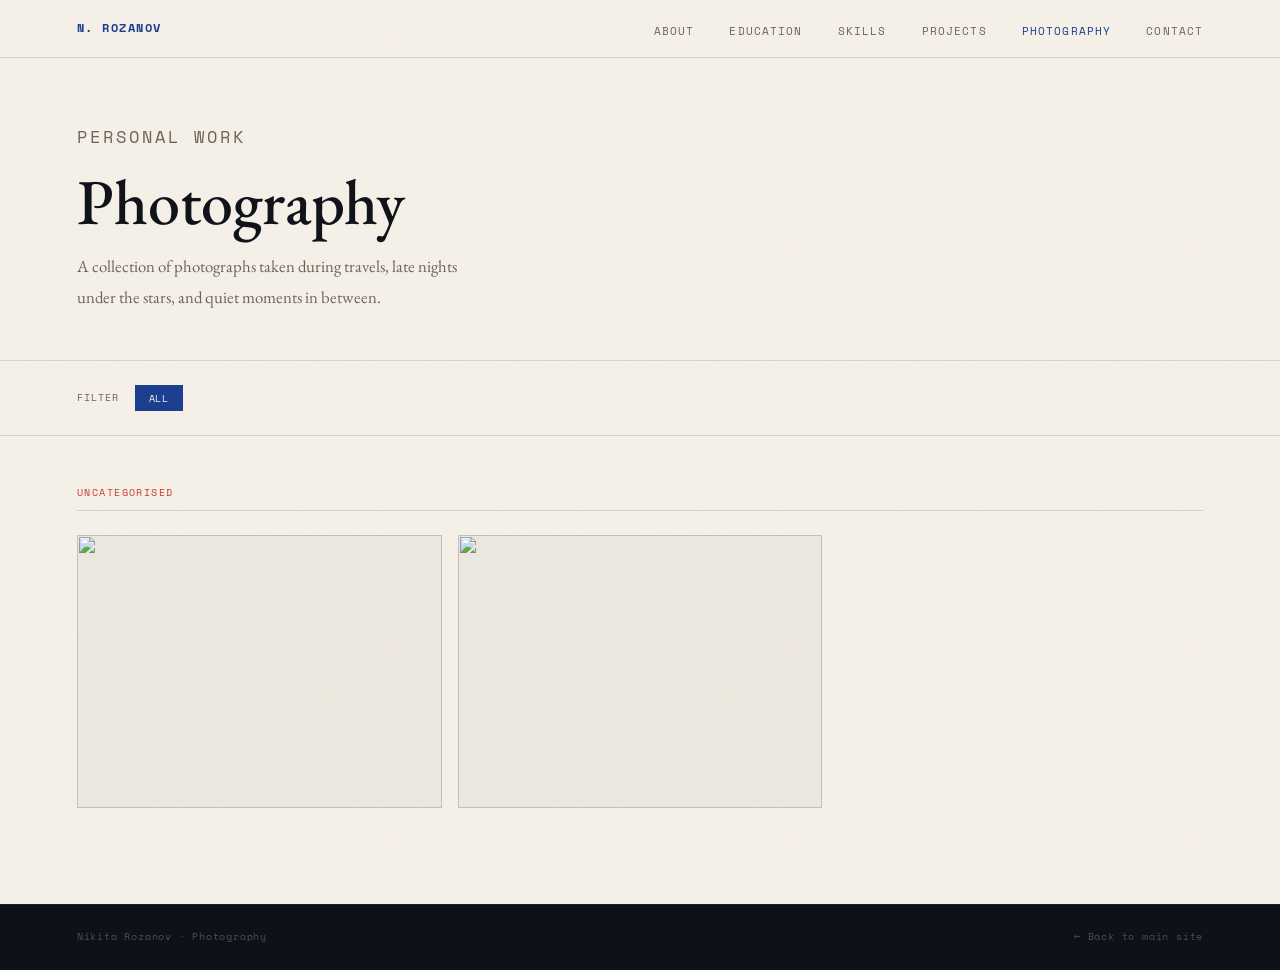
==== photography.html @ ea987426 "Add GitHub Actions workflow to auto-generate photo manifest from EXIF Co-Authored-By: Claude Sonnet " ====
<!DOCTYPE html>
<html lang="en">
<head>
  <meta charset="UTF-8" />
  <meta name="viewport" content="width=device-width, initial-scale=1.0" />
  <title>Photography — Nikita Rozanov</title>
  <link rel="preconnect" href="https://fonts.googleapis.com" />
  <link rel="preconnect" href="https://fonts.gstatic.com" crossorigin />
  <link href="https://fonts.googleapis.com/css2?family=EB+Garamond:ital,wght@0,400;0,500;0,600;1,400&family=Space+Mono:wght@400;700&display=swap" rel="stylesheet" />
  <link rel="stylesheet" href="css/style.css" />
  <link rel="stylesheet" href="css/animations.css" />
  <style>
    /* ── PHOTO PAGE ─────────────────────────────────── */
    .photo-hero {
      padding: calc(var(--nav-h) + 4rem) var(--gutter) 3rem;
      border-bottom: 1px solid var(--rule);
    }

    .photo-hero-label {
      font-family: var(--mono);
      font-size: 0.68rem;
      letter-spacing: 0.18em;
      text-transform: uppercase;
      color: var(--red);
      margin-bottom: 1rem;
    }

    .photo-hero h1 {
      font-size: clamp(2.5rem, 5vw, 4.5rem);
      margin-bottom: 1rem;
    }

    .photo-hero p {
      font-size: 1.05rem;
      color: var(--muted);
      max-width: 50ch;
      line-height: 1.8;
    }

    /* ── FILTER BAR ──────────────────────────────────── */
    .filter-bar {
      padding: 1.5rem var(--gutter);
      border-bottom: 1px solid var(--rule);
      display: flex;
      gap: 0.5rem;
      flex-wrap: wrap;
      align-items: center;
    }

    .filter-label {
      font-family: var(--mono);
      font-size: 0.62rem;
      letter-spacing: 0.1em;
      text-transform: uppercase;
      color: var(--muted);
      margin-right: 0.5rem;
    }

    .filter-btn {
      font-family: var(--mono);
      font-size: 0.62rem;
      letter-spacing: 0.08em;
      text-transform: uppercase;
      padding: 0.3rem 0.8rem;
      border: 1px solid var(--rule);
      background: none;
      color: var(--muted);
      cursor: pointer;
      transition: border-color 0.2s, color 0.2s, background 0.2s;
    }

    .filter-btn:hover,
    .filter-btn.active {
      border-color: var(--accent);
      color: var(--accent);
    }

    .filter-btn.active {
      background: var(--accent);
      color: var(--paper);
    }

    /* ── PHOTO GRID ──────────────────────────────────── */
    .photo-section {
      padding: 3rem var(--gutter);
    }

    .photo-category-label {
      font-family: var(--mono);
      font-size: 0.65rem;
      letter-spacing: 0.14em;
      text-transform: uppercase;
      color: var(--red);
      margin-bottom: 1.5rem;
      padding-bottom: 0.5rem;
      border-bottom: 1px solid var(--rule);
    }

    .photo-grid {
      display: grid;
      grid-template-columns: repeat(auto-fill, minmax(280px, 1fr));
      gap: 1rem;
      margin-bottom: 3rem;
    }

    .photo-card {
      position: relative;
      overflow: hidden;
      cursor: pointer;
      background: var(--surface);
      aspect-ratio: 4/3;
    }

    .photo-card img {
      width: 100%;
      height: 100%;
      object-fit: cover;
      display: block;
      transition: transform 0.4s ease;
    }

    .photo-card:hover img {
      transform: scale(1.03);
    }

    .photo-card-overlay {
      position: absolute;
      inset: 0;
      background: linear-gradient(to top, rgba(14,17,23,0.75) 0%, transparent 50%);
      opacity: 0;
      transition: opacity 0.3s;
      display: flex;
      align-items: flex-end;
      padding: 1rem;
    }

    .photo-card:hover .photo-card-overlay {
      opacity: 1;
    }

    .photo-card-info {
      color: var(--paper);
    }

    .photo-card-title {
      font-size: 0.95rem;
      font-weight: 500;
      line-height: 1.3;
    }

    .photo-card-meta {
      font-family: var(--mono);
      font-size: 0.58rem;
      letter-spacing: 0.08em;
      text-transform: uppercase;
      color: rgba(245,240,232,0.6);
      margin-top: 0.2rem;
    }

    /* ── EMPTY STATE ─────────────────────────────────── */
    .photo-empty {
      padding: 5rem var(--gutter);
      text-align: center;
      color: var(--muted);
      font-style: italic;
    }

    .photo-empty span {
      display: block;
      font-family: var(--mono);
      font-size: 0.65rem;
      letter-spacing: 0.1em;
      text-transform: uppercase;
      color: var(--red);
      margin-bottom: 0.75rem;
      font-style: normal;
    }

    /* ── LIGHTBOX ────────────────────────────────────── */
    #lightbox {
      display: none;
      position: fixed;
      inset: 0;
      background: rgba(14,17,23,0.95);
      z-index: 500;
      align-items: center;
      justify-content: center;
      flex-direction: column;
      padding: 2rem;
    }

    #lightbox.open {
      display: flex;
    }

    #lightbox img {
      max-width: 100%;
      max-height: 80vh;
      object-fit: contain;
      display: block;
    }

    #lightbox-caption {
      margin-top: 1rem;
      text-align: center;
    }

    #lightbox-caption strong {
      display: block;
      color: var(--paper);
      font-size: 1rem;
    }

    #lightbox-caption span {
      font-family: var(--mono);
      font-size: 0.62rem;
      letter-spacing: 0.08em;
      text-transform: uppercase;
      color: rgba(245,240,232,0.45);
    }

    #lightbox-close {
      position: absolute;
      top: 1.5rem;
      right: 1.5rem;
      background: none;
      border: none;
      color: rgba(245,240,232,0.5);
      font-family: var(--mono);
      font-size: 0.7rem;
      letter-spacing: 0.1em;
      text-transform: uppercase;
      cursor: pointer;
      transition: color 0.2s;
    }

    #lightbox-close:hover { color: var(--paper); }

    #lightbox-nav {
      position: absolute;
      top: 50%;
      transform: translateY(-50%);
      width: 100%;
      display: flex;
      justify-content: space-between;
      padding: 0 1rem;
      pointer-events: none;
    }

    .lightbox-arrow {
      pointer-events: all;
      background: none;
      border: 1px solid rgba(245,240,232,0.2);
      color: rgba(245,240,232,0.5);
      font-family: var(--mono);
      font-size: 1rem;
      padding: 0.5rem 0.8rem;
      cursor: pointer;
      transition: border-color 0.2s, color 0.2s;
    }

    .lightbox-arrow:hover {
      border-color: var(--paper);
      color: var(--paper);
    }

    @media (max-width: 520px) {
      .photo-grid { grid-template-columns: 1fr; }
    }
  </style>
</head>
<body>

  <!-- READING PROGRESS -->
  <div id="progress-bar"></div>

  <!-- NAV -->
  <nav id="navbar">
    <a href="index.html" class="nav-logo">N. Rozanov</a>
    <ul class="nav-links">
      <li><a href="index.html#about">About</a></li>
      <li><a href="index.html#education">Education</a></li>
      <li><a href="index.html#skills">Skills</a></li>
      <li><a href="index.html#projects">Projects</a></li>
      <li><a href="photography.html" class="active">Photography</a></li>
      <li><a href="index.html#contact">Contact</a></li>
    </ul>
    <button class="burger" id="burger" aria-label="Toggle menu">
      <span></span><span></span><span></span>
    </button>
  </nav>

  <!-- HERO -->
  <div class="photo-hero">
    <p class="photo-hero-label">Personal Work</p>
    <h1>Photography</h1>
    <p>A collection of photographs taken during travels, late nights under the stars, and quiet moments in between.</p>
  </div>

  <!-- FILTER BAR -->
  <div class="filter-bar" id="filter-bar">
    <span class="filter-label">Filter</span>
    <button class="filter-btn active" data-filter="all">All</button>
  </div>

  <!-- GALLERY -->
  <div id="gallery"></div>

  <!-- LIGHTBOX -->
  <div id="lightbox">
    <button id="lightbox-close">&#x2715; Close</button>
    <div id="lightbox-nav">
      <button class="lightbox-arrow" id="lb-prev">&#8592;</button>
      <button class="lightbox-arrow" id="lb-next">&#8594;</button>
    </div>
    <img id="lightbox-img" src="" alt="" />
    <div id="lightbox-caption">
      <strong id="lb-title"></strong>
      <span id="lb-meta"></span>
      <span id="lb-exif" style="display:block;margin-top:0.3rem;font-family:var(--mono);font-size:0.58rem;letter-spacing:0.08em;color:rgba(245,240,232,0.3);"></span>
    </div>
  </div>

  <footer>
    <span>Nikita Rozanov &middot; Photography</span>
    <span><a href="index.html" style="color:inherit;">&#8592; Back to main site</a></span>
  </footer>

  <script src="js/main.js"></script>
  <script>
    /*
     * HOW TO ADD PHOTOS:
     * 1. Drop your image files into the /photos/ folder
     * 2. Add an entry to /photos/manifest.json with:
     *    - "file":     filename (e.g. "aurora.jpg")
     *    - "title":    display title (optional)
     *    - "location": where it was taken (optional)
     *    - "date":     "YYYY-MM" format (optional, used for sorting)
     *    - "category": e.g. "astrophotography", "landscape", "travel" (optional)
     */

    let allPhotos = [];
    let filtered = [];
    let currentIndex = 0;

    async function loadGallery() {
      const res = await fetch('photos/manifest.json');
      const data = await res.json();

      // Filter out placeholder example entry if no actual file exists
      allPhotos = data.filter(p => p.file !== 'example.jpg');

      // Sort by date descending
      allPhotos.sort((a, b) => (b.date || '').localeCompare(a.date || ''));

      buildFilters();
      renderGallery('all');
    }

    function buildFilters() {
      const bar = document.getElementById('filter-bar');
      const categories = [...new Set(allPhotos.map(p => p.category).filter(Boolean))];
      categories.forEach(cat => {
        const btn = document.createElement('button');
        btn.className = 'filter-btn';
        btn.dataset.filter = cat;
        btn.textContent = cat;
        btn.addEventListener('click', () => {
          document.querySelectorAll('.filter-btn').forEach(b => b.classList.remove('active'));
          btn.classList.add('active');
          renderGallery(cat);
        });
        bar.appendChild(btn);
      });

      document.querySelector('[data-filter="all"]').addEventListener('click', () => {
        document.querySelectorAll('.filter-btn').forEach(b => b.classList.remove('active'));
        document.querySelector('[data-filter="all"]').classList.add('active');
        renderGallery('all');
      });
    }

    function renderGallery(filter) {
      filtered = filter === 'all' ? allPhotos : allPhotos.filter(p => p.category === filter);
      const gallery = document.getElementById('gallery');
      gallery.innerHTML = '';

      if (filtered.length === 0) {
        gallery.innerHTML = `
          <div class="photo-empty">
            <span>No photos yet</span>
            Drop images into the /photos/ folder and update manifest.json
          </div>`;
        return;
      }

      // Group by category if showing all
      if (filter === 'all') {
        const groups = {};
        filtered.forEach(p => {
          const cat = p.category || 'uncategorised';
          if (!groups[cat]) groups[cat] = [];
          groups[cat].push(p);
        });

        Object.entries(groups).forEach(([cat, photos]) => {
          const section = document.createElement('div');
          section.className = 'photo-section';
          section.innerHTML = `<p class="photo-category-label">${cat}</p>`;
          const grid = buildGrid(photos);
          section.appendChild(grid);
          gallery.appendChild(section);
        });
      } else {
        const section = document.createElement('div');
        section.className = 'photo-section';
        const grid = buildGrid(filtered);
        section.appendChild(grid);
        gallery.appendChild(section);
      }
    }

    function buildGrid(photos) {
      const grid = document.createElement('div');
      grid.className = 'photo-grid';
      photos.forEach((photo, i) => {
        const idx = allPhotos.indexOf(photo);
        const card = document.createElement('div');
        card.className = 'photo-card';
        card.innerHTML = `
          <img src="photos/${photo.file}" alt="${photo.title || ''}" loading="lazy" />
          <div class="photo-card-overlay">
            <div class="photo-card-info">
              ${photo.title ? `<div class="photo-card-title">${photo.title}</div>` : ''}
              <div class="photo-card-meta">${[photo.location, photo.date].filter(Boolean).join(' &middot; ')}</div>
            </div>
          </div>`;
        card.addEventListener('click', () => openLightbox(idx));
        grid.appendChild(card);
      });
      return grid;
    }

    function openLightbox(index) {
      currentIndex = index;
      updateLightbox();
      document.getElementById('lightbox').classList.add('open');
      document.body.style.overflow = 'hidden';
    }

    function closeLightbox() {
      document.getElementById('lightbox').classList.remove('open');
      document.body.style.overflow = '';
    }

    function updateLightbox() {
      const p = allPhotos[currentIndex];
      document.getElementById('lightbox-img').src = `photos/${p.file}`;
      document.getElementById('lightbox-img').alt = p.title || '';
      document.getElementById('lb-title').textContent = p.title || '';
      document.getElementById('lb-meta').textContent = [p.location, p.date].filter(Boolean).join(' · ');
      document.getElementById('lb-exif').textContent = [p.camera, p.exif].filter(Boolean).join(' — ');
    }

    document.getElementById('lightbox-close').addEventListener('click', closeLightbox);
    document.getElementById('lightbox').addEventListener('click', e => {
      if (e.target === document.getElementById('lightbox')) closeLightbox();
    });
    document.getElementById('lb-prev').addEventListener('click', () => {
      currentIndex = (currentIndex - 1 + allPhotos.length) % allPhotos.length;
      updateLightbox();
    });
    document.getElementById('lb-next').addEventListener('click', () => {
      currentIndex = (currentIndex + 1) % allPhotos.length;
      updateLightbox();
    });
    document.addEventListener('keydown', e => {
      if (!document.getElementById('lightbox').classList.contains('open')) return;
      if (e.key === 'Escape') closeLightbox();
      if (e.key === 'ArrowLeft') { currentIndex = (currentIndex - 1 + allPhotos.length) % allPhotos.length; updateLightbox(); }
      if (e.key === 'ArrowRight') { currentIndex = (currentIndex + 1) % allPhotos.length; updateLightbox(); }
    });

    loadGallery();
  </script>
</body>
</html>
---- css/style.css ----
/* ── RESET & BASE ────────────────────────────────── */
*, *::before, *::after { box-sizing: border-box; margin: 0; padding: 0; }

:root {
  --ink:     #0e1117;
  --paper:   #f5f0e8;
  --surface: #ede8df;
  --accent:  #1a3d8f;
  --red:     #c8392b;
  --muted:   #6b6358;
  --rule:    rgba(14,17,23,0.13);
  --gutter:  clamp(1.5rem, 6vw, 5rem);
  --serif:   'EB Garamond', Georgia, serif;
  --mono:    'Space Mono', monospace;
  --nav-h:   58px;
}

html { scroll-behavior: smooth; }

body {
  font-family: var(--serif);
  font-size: 18px;
  line-height: 1.65;
  color: var(--ink);
  background: var(--paper);
  overflow-x: hidden;
}

/* paper noise texture */
body::before {
  content: '';
  position: fixed;
  inset: 0;
  pointer-events: none;
  z-index: 999;
  opacity: 0.03;
  background-image: url("data:image/svg+xml,%3Csvg viewBox='0 0 200 200' xmlns='http://www.w3.org/2000/svg'%3E%3Cfilter id='n'%3E%3CfeTurbulence type='fractalNoise' baseFrequency='0.9' numOctaves='4' stitchTiles='stitch'/%3E%3C/filter%3E%3Crect width='100%25' height='100%25' filter='url(%23n)'/%3E%3C/svg%3E");
  background-size: 200px;
}

a { color: inherit; text-decoration: none; }
ul { list-style: none; }

/* ── NAV ─────────────────────────────────────────── */
#navbar {
  position: fixed;
  top: 0; left: 0; right: 0;
  height: var(--nav-h);
  z-index: 200;
  display: flex;
  justify-content: space-between;
  align-items: center;
  padding: 0 var(--gutter);
  border-bottom: 1px solid var(--rule);
  background: rgba(245, 240, 232, 0.92);
  backdrop-filter: blur(10px);
}

.nav-logo {
  font-family: var(--mono);
  font-size: 0.78rem;
  font-weight: 700;
  letter-spacing: 0.12em;
  text-transform: uppercase;
  color: var(--accent);
}

.nav-links {
  display: flex;
  gap: 2.2rem;
}

.nav-links a {
  font-family: var(--mono);
  font-size: 0.7rem;
  letter-spacing: 0.1em;
  text-transform: uppercase;
  color: var(--muted);
  transition: color 0.2s;
}

.nav-links a:hover,
.nav-links a.active { color: var(--accent); }

.burger {
  display: none;
  flex-direction: column;
  gap: 5px;
  background: none;
  border: none;
  cursor: pointer;
  padding: 4px;
}

.burger span {
  display: block;
  width: 20px; height: 1.5px;
  background: var(--ink);
  transition: transform 0.3s, opacity 0.3s;
}

.burger.open span:nth-child(1) { transform: translateY(6.5px) rotate(45deg); }
.burger.open span:nth-child(2) { opacity: 0; }
.burger.open span:nth-child(3) { transform: translateY(-6.5px) rotate(-45deg); }

/* ── HERO ────────────────────────────────────────── */
#hero {
  min-height: 100vh;
  display: grid;
  grid-template-columns: 1fr 1fr;
  padding-top: var(--nav-h);
}

.hero-left {
  display: flex;
  flex-direction: column;
  justify-content: center;
  padding: 5rem var(--gutter) 5rem calc(var(--gutter) * 1.1);
  border-right: 1px solid var(--rule);
}

.hero-left > * {
  animation: fadeUp 0.7s ease both;
}
.hero-label  { animation-delay: 0.1s; }
.hero-left h1          { animation-delay: 0.22s; }
.hero-desc   { animation-delay: 0.34s; }
.hero-ctas   { animation-delay: 0.46s; }

.hero-label {
  font-family: var(--mono);
  font-size: 0.68rem;
  letter-spacing: 0.18em;
  text-transform: uppercase;
  color: var(--red);
  margin-bottom: 1.2rem;
}

h1 {
  font-size: clamp(3rem, 5.5vw, 5.5rem);
  font-weight: 500;
  line-height: 1.05;
  margin-bottom: 1.5rem;
}

h1 em {
  font-style: italic;
  color: var(--accent);
}

.hero-desc {
  font-size: 1.1rem;
  color: var(--muted);
  max-width: 38ch;
  margin-bottom: 2.5rem;
  line-height: 1.8;
}

.hero-ctas {
  display: flex;
  gap: 1rem;
  flex-wrap: wrap;
}

.btn {
  font-family: var(--mono);
  font-size: 0.7rem;
  letter-spacing: 0.1em;
  text-transform: uppercase;
  padding: 0.75rem 1.6rem;
  border: 1.5px solid var(--ink);
  color: var(--ink);
  transition: background 0.2s, color 0.2s;
  cursor: pointer;
}

.btn:hover {
  background: var(--ink);
  color: var(--paper);
}

.btn-fill {
  background: var(--accent);
  border-color: var(--accent);
  color: var(--paper);
}

.btn-fill:hover {
  background: var(--ink);
  border-color: var(--ink);
}

.hero-right {
  display: flex;
  flex-direction: column;
  justify-content: center;
  padding: 5rem var(--gutter);
  gap: 2rem;
}

.particle-wrap {
  width: 100%;
  aspect-ratio: 1;
  max-width: 420px;
}

.particle-wrap canvas {
  width: 100%;
  height: 100%;
  display: block;
}

.hero-stats {
  display: grid;
  grid-template-columns: 1fr 1fr;
  gap: 1.5rem;
  width: 100%;
}

.stat {
  border-top: 1px solid var(--rule);
  padding-top: 0.8rem;
}

.stat-num {
  font-family: var(--serif);
  font-size: 2.2rem;
  font-weight: 500;
  color: var(--accent);
  line-height: 1.1;
}

.stat-label {
  font-family: var(--mono);
  font-size: 0.63rem;
  letter-spacing: 0.1em;
  text-transform: uppercase;
  color: var(--muted);
  margin-top: 0.2rem;
}

/* ── SECTIONS ────────────────────────────────────── */
section {
  padding: 5rem var(--gutter);
  border-top: 1px solid var(--rule);
}

.section-header {
  display: flex;
  align-items: baseline;
  gap: 1.25rem;
  margin-bottom: 3rem;
}

.section-num {
  font-family: var(--mono);
  font-size: 0.68rem;
  color: var(--red);
  letter-spacing: 0.1em;
}

h2 {
  font-size: clamp(1.8rem, 3vw, 2.8rem);
  font-weight: 500;
  line-height: 1.15;
}

/* ── ABOUT ───────────────────────────────────────── */
.about-grid {
  display: grid;
  grid-template-columns: 1.2fr 1fr;
  gap: 4rem;
}

.about-text p {
  font-size: 1.05rem;
  color: var(--muted);
  margin-bottom: 1.2rem;
  line-height: 1.85;
}

.about-text p strong { color: var(--ink); font-weight: 600; }

.sub-label {
  font-family: var(--mono);
  font-size: 0.68rem;
  letter-spacing: 0.12em;
  text-transform: uppercase;
  color: var(--red);
  margin-bottom: 1rem;
}

.interests-list li {
  padding: 0.65rem 0;
  border-bottom: 1px solid var(--rule);
  font-size: 1rem;
  display: flex;
  align-items: center;
  gap: 0.8rem;
}

.interests-list li::before {
  content: '—';
  font-family: var(--mono);
  color: var(--red);
  font-size: 0.75rem;
  flex-shrink: 0;
}

/* ── EDUCATION ───────────────────────────────────── */
.edu-item {
  display: grid;
  grid-template-columns: 1fr auto;
  gap: 2rem;
  padding: 2rem 0;
  border-bottom: 1px solid var(--rule);
}

.edu-school {
  font-size: 1.25rem;
  font-weight: 600;
  color: var(--ink);
}

.edu-degree {
  font-style: italic;
  color: var(--accent);
  margin-bottom: 0.5rem;
  font-size: 1rem;
}

.edu-details {
  font-size: 0.95rem;
  color: var(--muted);
  line-height: 1.75;
  max-width: 60ch;
}

.edu-dates {
  font-family: var(--mono);
  font-size: 0.68rem;
  color: var(--muted);
  white-space: nowrap;
  letter-spacing: 0.05em;
  line-height: 1.7;
  padding-top: 0.25rem;
  text-align: right;
}

.edu-badge {
  display: inline-block;
  font-family: var(--mono);
  font-size: 0.6rem;
  letter-spacing: 0.1em;
  text-transform: uppercase;
  background: var(--accent);
  color: white;
  padding: 0.18rem 0.65rem;
  margin-top: 0.6rem;
}

.edu-badge--red { background: var(--red); }

/* ── SKILLS ──────────────────────────────────────── */
.skills-grid {
  display: grid;
  grid-template-columns: repeat(auto-fit, minmax(240px, 1fr));
  gap: 1.25rem;
}

.skill-card {
  border: 1px solid var(--rule);
  padding: 1.5rem;
  transition: border-color 0.2s, transform 0.2s;
}

.skill-card:hover {
  border-color: var(--accent);
  transform: translateY(-2px);
}

.skill-card-title {
  font-family: var(--mono);
  font-size: 0.68rem;
  letter-spacing: 0.12em;
  text-transform: uppercase;
  color: var(--red);
  margin-bottom: 0.9rem;
}

.tags {
  display: flex;
  flex-wrap: wrap;
  gap: 0.4rem;
}

.tag {
  font-family: var(--mono);
  font-size: 0.65rem;
  padding: 0.25rem 0.65rem;
  border: 1px solid var(--rule);
  color: var(--muted);
  transition: border-color 0.2s, color 0.2s;
}

.tag:hover {
  border-color: var(--accent);
  color: var(--accent);
}

/* ── PROJECTS ────────────────────────────────────── */
.projects-list {
  display: flex;
  flex-direction: column;
}

.project-item {
  display: grid;
  grid-template-columns: auto 1fr;
  gap: 2.5rem;
  padding: 2rem 0;
  border-bottom: 1px solid var(--rule);
  align-items: start;
}

.project-year {
  font-family: var(--mono);
  font-size: 0.65rem;
  color: var(--muted);
  letter-spacing: 0.08em;
  writing-mode: vertical-rl;
  text-transform: uppercase;
  transform: rotate(180deg);
  padding-top: 0.2rem;
}

.project-title {
  font-size: 1.2rem;
  font-weight: 600;
  color: var(--ink);
  margin-bottom: 0.5rem;
}

.project-desc {
  font-size: 0.98rem;
  color: var(--muted);
  line-height: 1.75;
  margin-bottom: 0.9rem;
  max-width: 65ch;
}

/* ── CONTACT ─────────────────────────────────────── */
.contact-section {
  background: var(--ink);
  color: var(--paper);
}

.contact-section h2 { color: var(--paper); }
.contact-num { color: var(--red) !important; }

.contact-grid {
  display: grid;
  grid-template-columns: 1fr 1fr;
  gap: 4rem;
  align-items: start;
}

.contact-intro {
  font-size: 1.1rem;
  line-height: 1.85;
  color: rgba(245, 240, 232, 0.72);
}

.contact-links {
  display: flex;
  flex-direction: column;
}

.contact-links li {
  border-bottom: 1px solid rgba(245, 240, 232, 0.1);
}

.contact-links a {
  display: flex;
  align-items: center;
  justify-content: space-between;
  padding: 1rem 0;
  color: var(--paper);
  font-size: 1rem;
  transition: color 0.2s;
}

.contact-links a:hover { color: var(--red); }

.link-type {
  font-family: var(--mono);
  font-size: 0.62rem;
  letter-spacing: 0.1em;
  text-transform: uppercase;
  color: rgba(245, 240, 232, 0.38);
  display: block;
  margin-bottom: 2px;
}

.link-arrow {
  font-family: var(--mono);
  color: rgba(245, 240, 232, 0.25);
  transition: color 0.2s;
}

.contact-links a:hover .link-arrow { color: var(--red); }

/* ── FOOTER ──────────────────────────────────────── */
footer {
  background: var(--ink);
  border-top: 1px solid rgba(245, 240, 232, 0.07);
  padding: 1.5rem var(--gutter);
  display: flex;
  justify-content: space-between;
  align-items: center;
}

footer span {
  font-family: var(--mono);
  font-size: 0.62rem;
  color: rgba(245, 240, 232, 0.28);
  letter-spacing: 0.08em;
}

/* ── READING PROGRESS BAR ────────────────────────── */
#progress-bar {
  position: fixed;
  top: 0; left: 0;
  height: 2px;
  width: 0%;
  background: var(--red);
  z-index: 300;
  transition: width 0.1s linear;
}

/* ── RESPONSIVE ──────────────────────────────────── */
@media (max-width: 820px) {
  #hero {
    grid-template-columns: 1fr;
  }

  .hero-left {
    border-right: none;
    padding-top: calc(var(--nav-h) + 3rem);
  }

  .hero-right { display: none; }

  .about-grid   { grid-template-columns: 1fr; gap: 2.5rem; }
  .contact-grid { grid-template-columns: 1fr; gap: 2.5rem; }
  .edu-item     { grid-template-columns: 1fr; }
  .edu-dates    { text-align: left; }

  .nav-links {
    display: none;
    flex-direction: column;
    gap: 0;
    position: absolute;
    top: var(--nav-h);
    left: 0; right: 0;
    background: rgba(245, 240, 232, 0.97);
    border-bottom: 1px solid var(--rule);
  }

  .nav-links.open { display: flex; }

  .nav-links li { border-bottom: 1px solid var(--rule); }

  .nav-links a {
    display: block;
    padding: 0.9rem var(--gutter);
    font-size: 0.75rem;
  }

  .burger { display: flex; }
}

@media (max-width: 520px) {
  .project-item { grid-template-columns: 1fr; }
  .project-year { writing-mode: horizontal-tb; transform: none; }
}
---- css/animations.css ----
/* ── KEYFRAMES ───────────────────────────────────── */
@keyframes fadeUp {
  from { opacity: 0; transform: translateY(22px); }
  to   { opacity: 1; transform: translateY(0); }
}

/* ── SCROLL REVEAL ───────────────────────────────── */
.reveal {
  opacity: 0;
  transform: translateY(18px);
  transition: opacity 0.6s ease, transform 0.6s ease;
}

.reveal.visible {
  opacity: 1;
  transform: translateY(0);
}
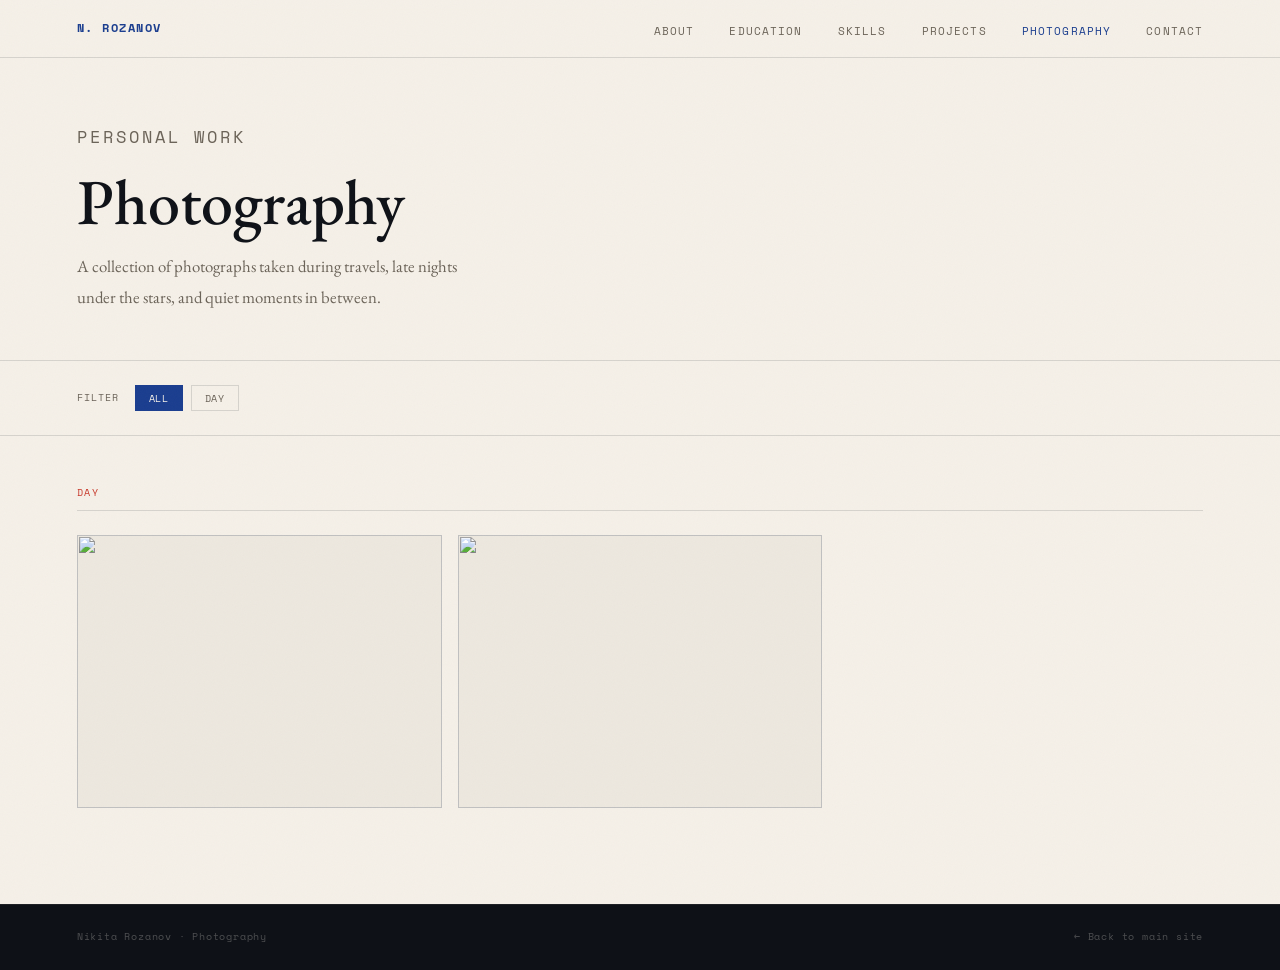
==== commit 203a7753: "Fix broken images (URL-encode filenames with spaces) and regenerate manifest with proper categories " ====
--- a/photography.html
+++ b/photography.html
@@ -389,7 +389,7 @@
         gallery.innerHTML = `
           <div class="photo-empty">
             <span>No photos yet</span>
-            Drop images into the /photos/ folder and update manifest.json
+            Drop images into the /photos/ folder and update manifest.json :0
           </div>`;
         return;
       }
@@ -428,7 +428,7 @@
         const card = document.createElement('div');
         card.className = 'photo-card';
         card.innerHTML = `
-          <img src="photos/${photo.file}" alt="${photo.title || ''}" loading="lazy" />
+          <img src="photos/${encodeURIComponent(photo.file)}" alt="${photo.title || ''}" loading="lazy" />
           <div class="photo-card-overlay">
             <div class="photo-card-info">
               ${photo.title ? `<div class="photo-card-title">${photo.title}</div>` : ''}
@@ -455,7 +455,7 @@
 
     function updateLightbox() {
       const p = allPhotos[currentIndex];
-      document.getElementById('lightbox-img').src = `photos/${p.file}`;
+      document.getElementById('lightbox-img').src = `photos/${encodeURIComponent(p.file)}`;
       document.getElementById('lightbox-img').alt = p.title || '';
       document.getElementById('lb-title').textContent = p.title || '';
       document.getElementById('lb-meta').textContent = [p.location, p.date].filter(Boolean).join(' · ');
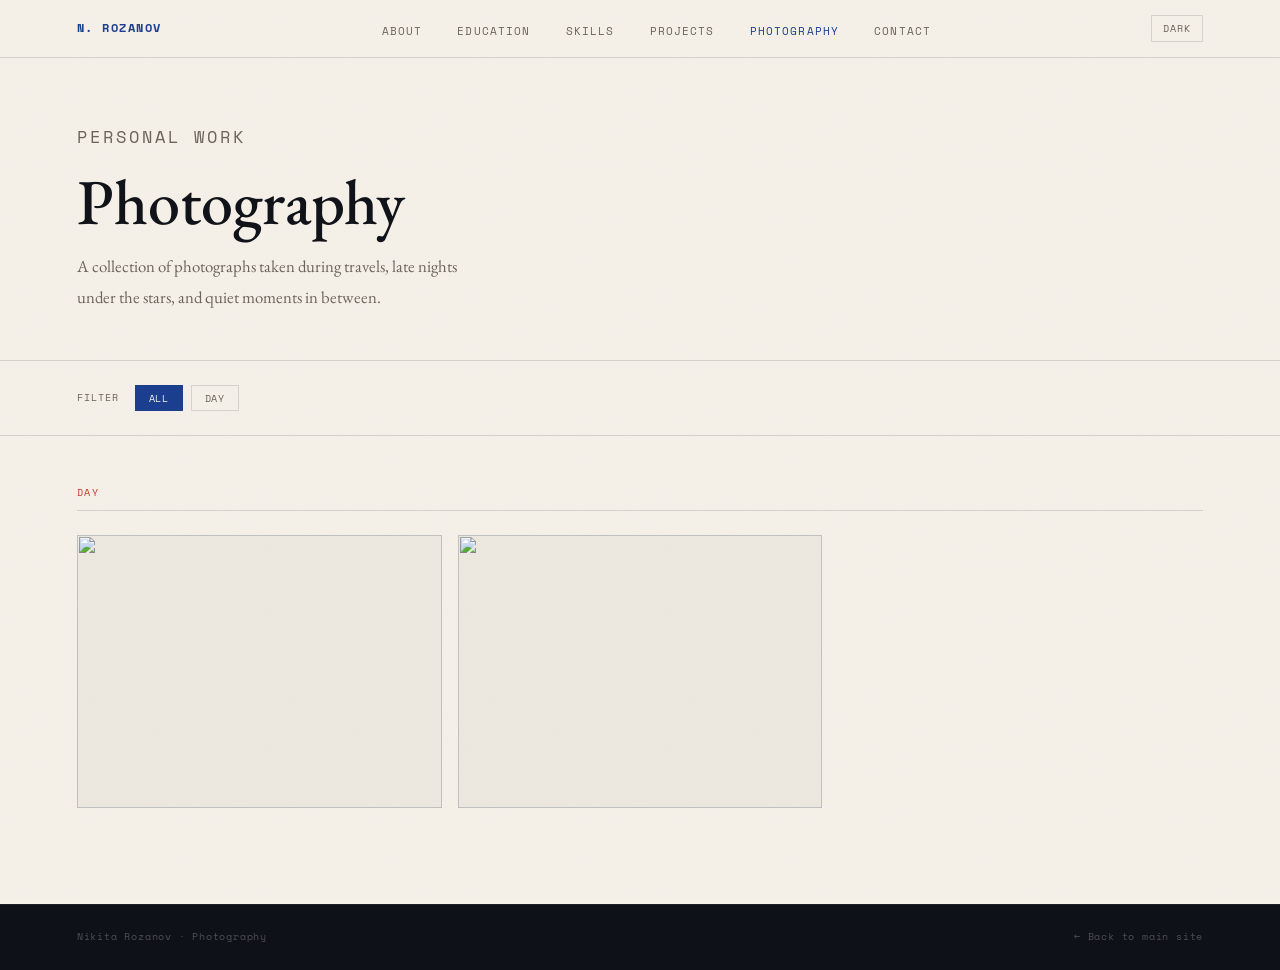
==== commit d9cf9144: "Add dark mode toggle with localStorage persistence Co-Authored-By: Claude Sonnet 4.6 <noreply@anthro" ====
--- a/photography.html
+++ b/photography.html
@@ -7,6 +7,7 @@
   <link rel="preconnect" href="https://fonts.googleapis.com" />
   <link rel="preconnect" href="https://fonts.gstatic.com" crossorigin />
   <link href="https://fonts.googleapis.com/css2?family=EB+Garamond:ital,wght@0,400;0,500;0,600;1,400&family=Space+Mono:wght@400;700&display=swap" rel="stylesheet" />
+  <script>document.documentElement.dataset.theme=localStorage.getItem('theme')||'light'</script>
   <link rel="stylesheet" href="css/style.css" />
   <link rel="stylesheet" href="css/animations.css" />
   <style>
@@ -285,6 +286,7 @@
       <li><a href="photography.html" class="active">Photography</a></li>
       <li><a href="index.html#contact">Contact</a></li>
     </ul>
+    <button class="theme-toggle" id="theme-toggle" aria-label="Toggle dark mode"></button>
     <button class="burger" id="burger" aria-label="Toggle menu">
       <span></span><span></span><span></span>
     </button>
@@ -428,7 +430,7 @@
         const card = document.createElement('div');
         card.className = 'photo-card';
         card.innerHTML = `
-          <img src="photos/${encodeURIComponent(photo.file)}" alt="${photo.title || ''}" loading="lazy" />
+          <img src="photos/${photo.file}" alt="${photo.title || ''}" loading="lazy" />
           <div class="photo-card-overlay">
             <div class="photo-card-info">
               ${photo.title ? `<div class="photo-card-title">${photo.title}</div>` : ''}
@@ -455,7 +457,7 @@
 
     function updateLightbox() {
       const p = allPhotos[currentIndex];
-      document.getElementById('lightbox-img').src = `photos/${encodeURIComponent(p.file)}`;
+      document.getElementById('lightbox-img').src = `photos/${p.file}`;
       document.getElementById('lightbox-img').alt = p.title || '';
       document.getElementById('lb-title').textContent = p.title || '';
       document.getElementById('lb-meta').textContent = [p.location, p.date].filter(Boolean).join(' · ');
--- a/css/style.css
+++ b/css/style.css
@@ -15,7 +15,54 @@
   --nav-h:   58px;
 }
 
-html { scroll-behavior: smooth; }
+/* ── DARK MODE ───────────────────────────────────── */
+[data-theme="dark"] {
+  --ink:     #e8e0d0;
+  --paper:   #0f1117;
+  --surface: #171d27;
+  --accent:  #6b9ee8;
+  --red:     #e06b5a;
+  --muted:   #8a8276;
+  --rule:    rgba(232,224,208,0.1);
+}
+
+[data-theme="dark"] #navbar {
+  background: rgba(15,17,23,0.94);
+}
+
+[data-theme="dark"] .contact-section,
+[data-theme="dark"] footer {
+  background: #070a0f;
+}
+
+[data-theme="dark"] .nav-links {
+  background: rgba(15,17,23,0.97);
+}
+
+body, #navbar, section, .skill-card, footer {
+  transition: background 0.25s, color 0.25s, border-color 0.25s;
+}
+
+/* ── THEME TOGGLE ────────────────────────────────── */
+.theme-toggle {
+  background: none;
+  border: 1px solid var(--rule);
+  cursor: pointer;
+  font-family: var(--mono);
+  font-size: 0.62rem;
+  letter-spacing: 0.1em;
+  text-transform: uppercase;
+  color: var(--muted);
+  padding: 0.3rem 0.7rem;
+  transition: color 0.2s, border-color 0.2s;
+}
+
+.theme-toggle:hover {
+  color: var(--accent);
+  border-color: var(--accent);
+}
+
+html { scroll-behavior: smooth; overflow-x: hidden; }
 
 body {
   font-family: var(--serif);
@@ -23,7 +70,6 @@
   line-height: 1.65;
   color: var(--ink);
   background: var(--paper);
-  overflow-x: hidden;
 }
 
 /* paper noise texture */
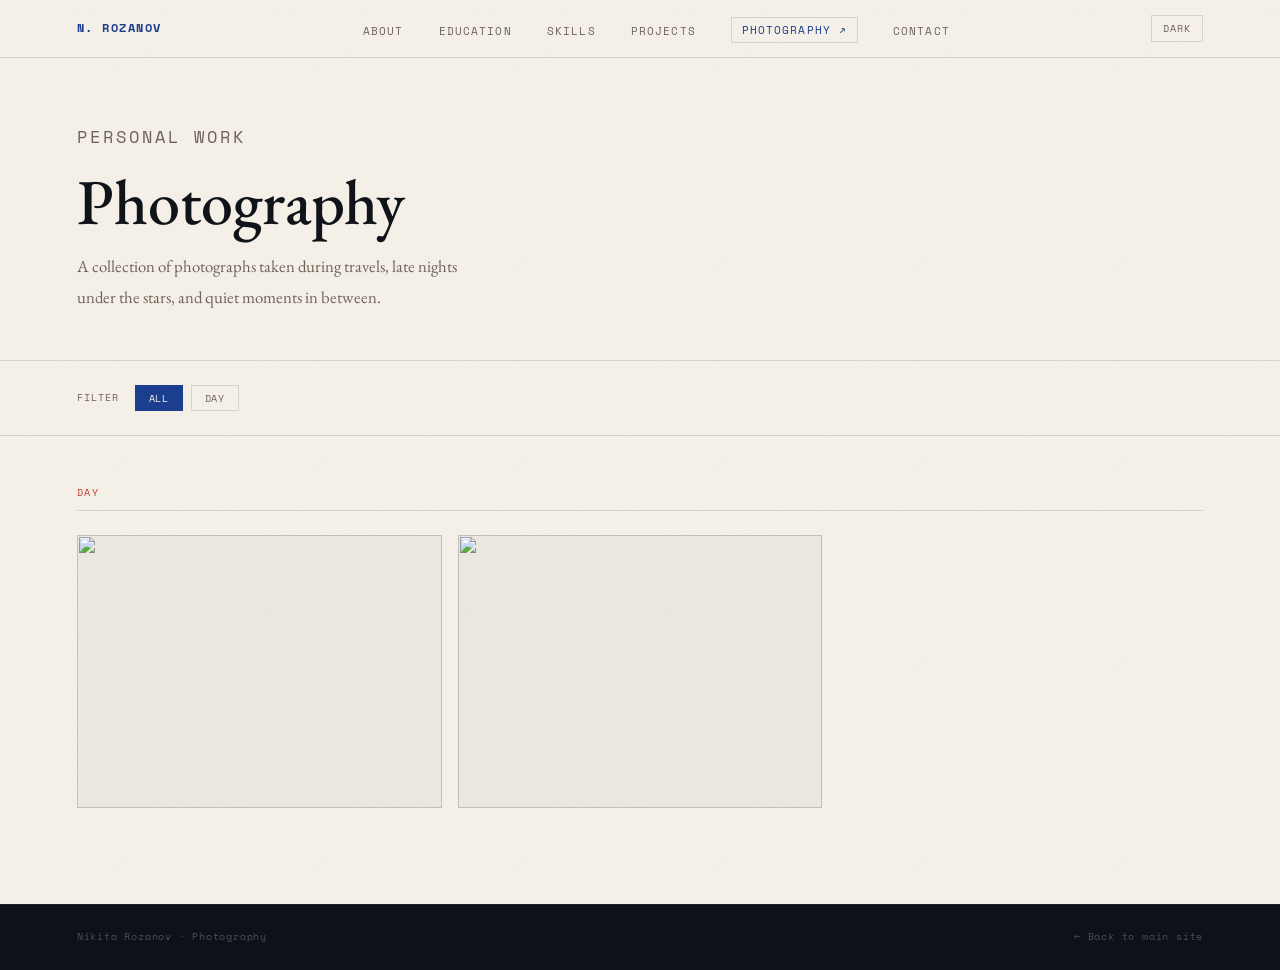
==== commit 5971854c: "Style Photography nav link as external page with border and arrow indicator Co-Authored-By: Claude S" ====
--- a/photography.html
+++ b/photography.html
@@ -283,7 +283,7 @@
       <li><a href="index.html#education">Education</a></li>
       <li><a href="index.html#skills">Skills</a></li>
       <li><a href="index.html#projects">Projects</a></li>
-      <li><a href="photography.html" class="active">Photography</a></li>
+      <li><a href="photography.html" class="active nav-external">Photography ↗</a></li>
       <li><a href="index.html#contact">Contact</a></li>
     </ul>
     <button class="theme-toggle" id="theme-toggle" aria-label="Toggle dark mode"></button>
--- a/css/style.css
+++ b/css/style.css
@@ -35,12 +35,53 @@
   background: #070a0f;
 }
 
+/* contact section always uses light text — fix dark mode variable bleed */
+[data-theme="dark"] .contact-section,
+[data-theme="dark"] .contact-section h2,
+[data-theme="dark"] .contact-links a {
+  color: #e8e0d0;
+}
+
+[data-theme="dark"] .contact-intro {
+  color: rgba(232,224,208,0.72);
+}
+
+[data-theme="dark"] .link-type {
+  color: rgba(232,224,208,0.45);
+}
+
+[data-theme="dark"] .link-arrow {
+  color: rgba(232,224,208,0.25);
+}
+
+[data-theme="dark"] .contact-links li {
+  border-bottom-color: rgba(232,224,208,0.1);
+}
+
+[data-theme="dark"] footer span {
+  color: rgba(232,224,208,0.3);
+}
+
 [data-theme="dark"] .nav-links {
   background: rgba(15,17,23,0.97);
 }
 
 body, #navbar, section, .skill-card, footer {
   transition: background 0.25s, color 0.25s, border-color 0.25s;
+}
+
+/* ── PHOTOGRAPHY NAV LINK ────────────────────────── */
+.nav-links a.nav-external {
+  border: 1px solid var(--rule);
+  padding: 0.2rem 0.6rem;
+  color: var(--accent);
+  transition: color 0.2s, border-color 0.2s, background 0.2s;
+}
+
+.nav-links a.nav-external:hover {
+  background: var(--accent);
+  border-color: var(--accent);
+  color: var(--paper);
 }
 
 /* ── THEME TOGGLE ────────────────────────────────── */
